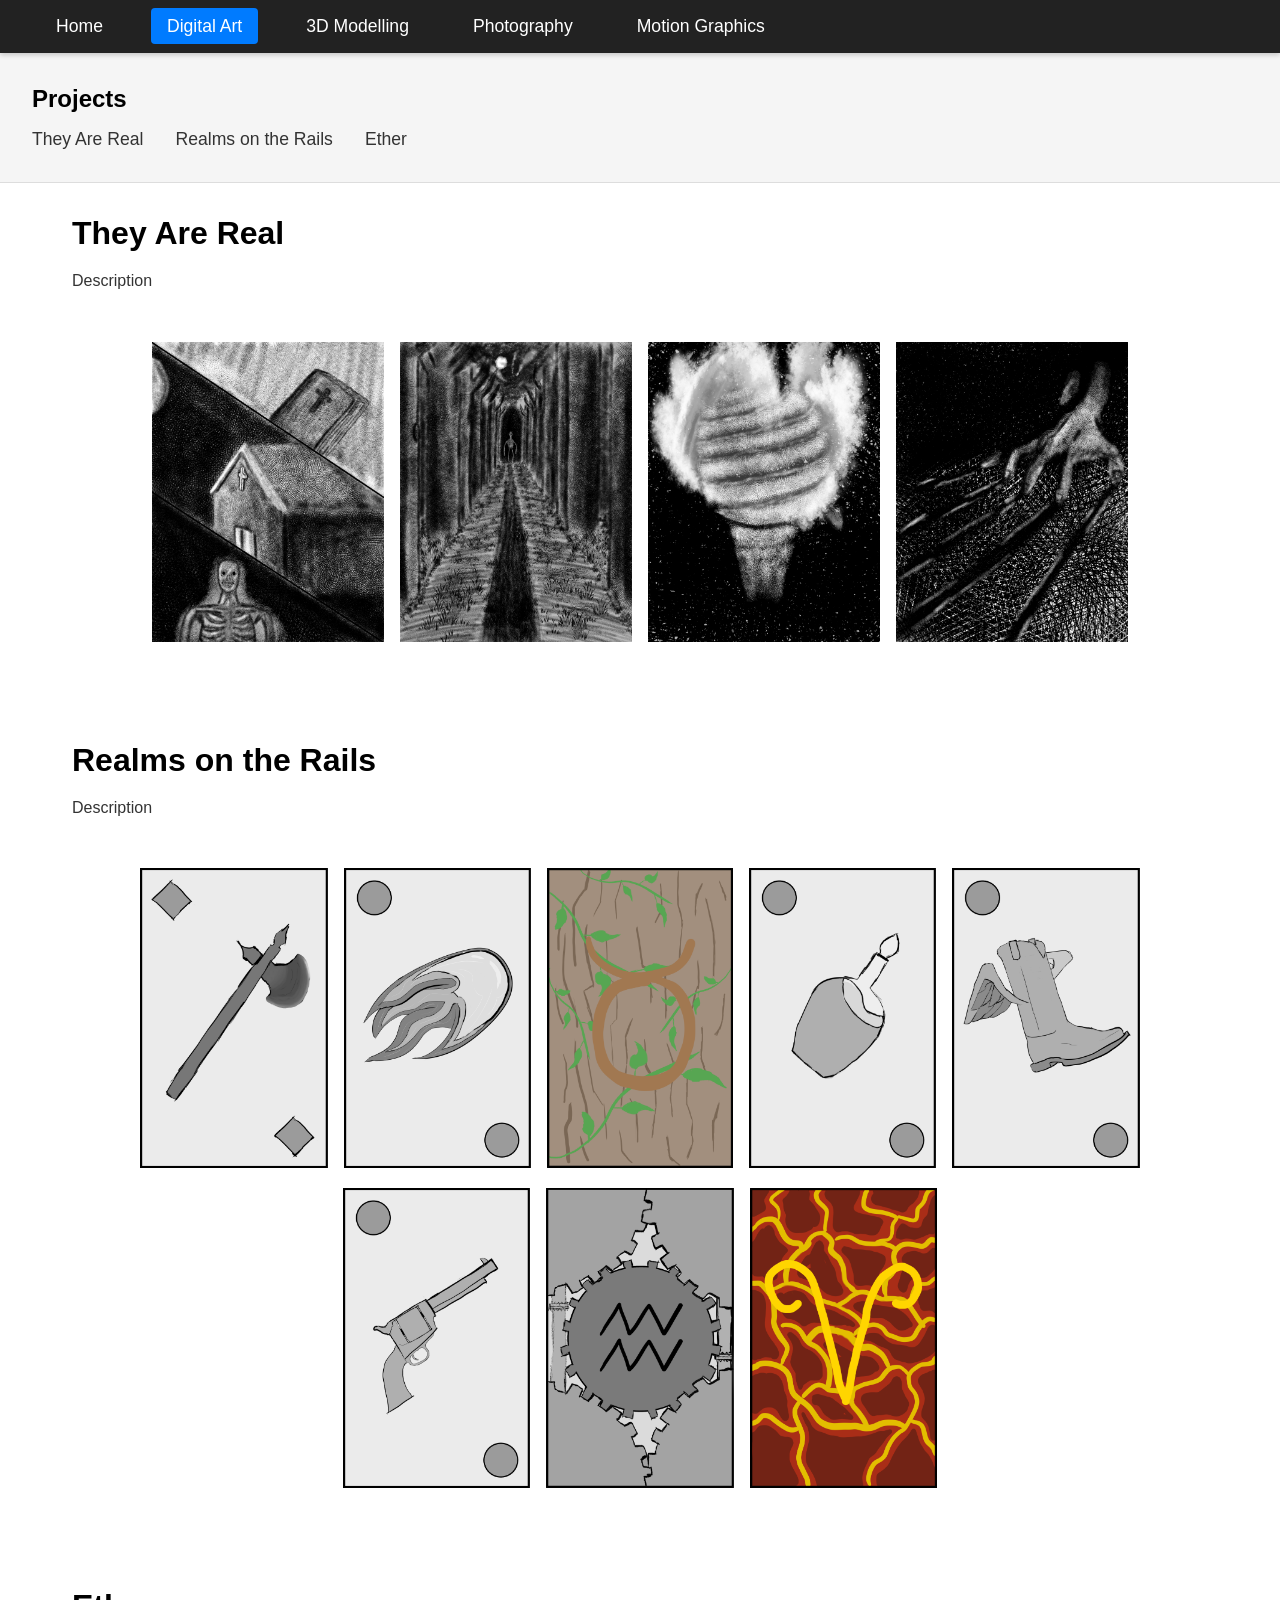
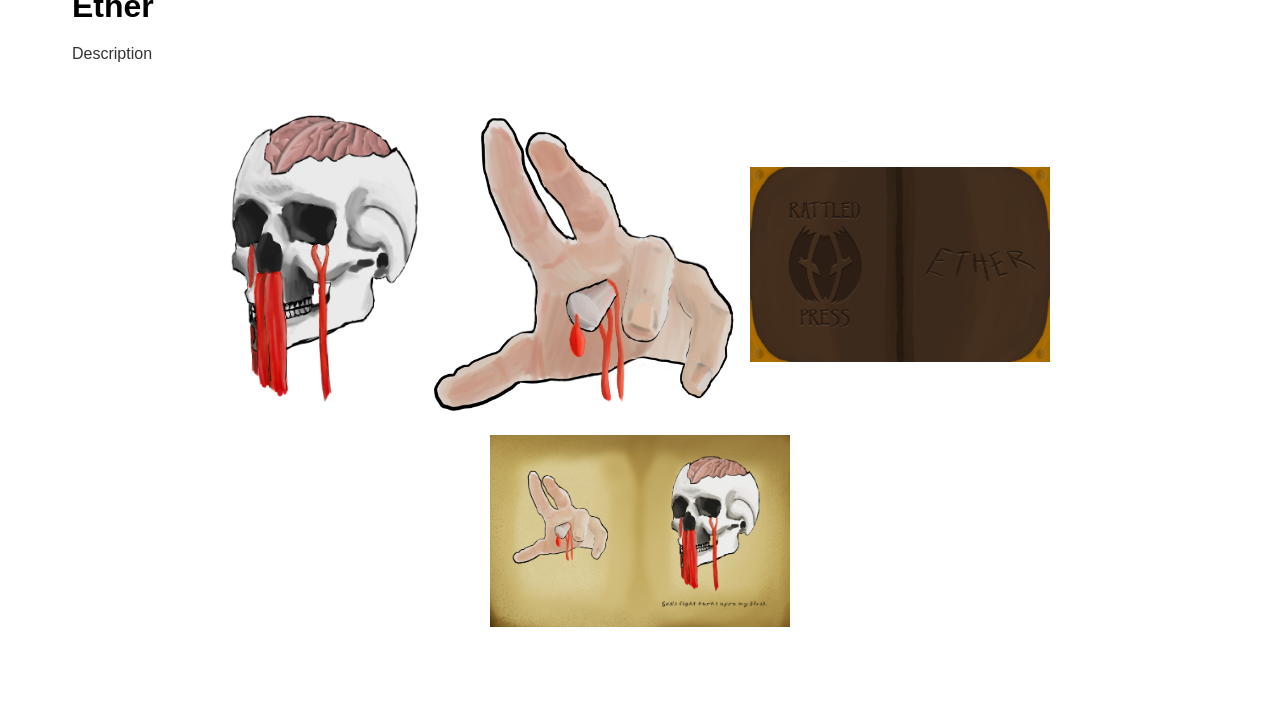
==== Digital-Art.html @ 1b1ab0cf "oops i forgot to give the html haha..." ====
<!DOCTYPE html>
<html lang="en">
<head>
    <meta charset="UTF-8" />
    <meta name="viewport" content="width=device-width, initial-scale=1.0" />
    <title>Digital Art</title>
    <link rel="stylesheet" href="style.css" />
</head>
<body>
    <nav class="main-nav">
        <ul>
            <li><a href="Home.html">Home</a></li>
            <li><a href="Digital-Art.html" class="active">Digital Art</a></li>
            <li><a href="3D-modelling.html">3D Modelling</a></li>
            <li><a href="photography.html">Photography</a></li>
            <li><a href="motion-graphics.html">Motion Graphics</a></li>
        </ul>
    </nav>

    <nav class="toc">
        <h2>Projects</h2>
        <ul>
            <li><a href="#they-are-real-real">They Are Real</a></li>
            <li><a href="#realms-on-the-rails">Realms on the Rails</a></li>
            <li><a href="#ether">Ether</a></li>
        </ul>
    </nav>

    <!-- THEY ARE REAL -->

    <section id="they-are-real-real" class="project-section">
        <h2>They Are Real</h2>
        <p>Description</p>
        <div class="gallery-container">
            <div class="gallery-item">
                <img src="images/TAR1.png" alt="Real 1" class="gallery-img" />
            </div>
            <div class="gallery-item">
                <img src="images/TAR2.png" alt="Real 2" class="gallery-img" />
            </div>
            <div class="gallery-item">
                <img src="images/TAR3.png" alt="Real 3" class="gallery-img" />
            </div>
            <div class="gallery-item">
                <img src="images/TAR4.png" alt="Real 4" class="gallery-img" />
            </div>
        </div>
    </section>

    <!-- REALMS ON THE RAILS -->

    <section id="realms-on-the-rails" class="project-section">
        <h2>Realms on the Rails</h2>
        <p>Description</p>
        <div class="gallery-container">
            <div class="gallery-item">
                <img src="images/DaggerFront.png" alt="Dagger" class="gallery-img" />
            </div>
            <div class="gallery-item">
                <img src="images/FireballFront.png" alt="Fireball" class="gallery-img" />
            </div>
            <div class="gallery-item">
                <img src="images/ForestBack.png" alt="Forest" class="gallery-img" />
            </div>
            <div class="gallery-item">
                <img src="images/HealingFront.png" alt="Healing" class="gallery-img" />
            </div>
            <div class="gallery-item">
                <img src="images/HighJumpFront.png" alt="High Jump" class="gallery-img" />
            </div>
            <div class="gallery-item">
                <img src="images/RevolverFront.png" alt="Revolver" class="gallery-img" />
            </div>
            <div class="gallery-item">
                <img src="images/SteamPunkBack.png" alt="Steampunk" class="gallery-img" />
            </div>
            <div class="gallery-item">
                <img src="images/VolcanoBack.png" alt="Volcano" class="gallery-img" />
            </div>
        </div>
    </section>

    <!-- ETHER -->

    <section id="ether" class="project-section">
        <h2>Ether</h2>
        <p>Description</p>
        <div class="gallery-container">
            <div class="gallery-item">
                <img src="images/Skull.png" alt="Skull" class="gallery-img" />
            </div>
            <div class="gallery-item">
                <img src="images/Hand.png" alt="Hand" class="gallery-img" />
            </div>
            <div class="gallery-item">
                <img src="images/ether back.png" alt="Skull" class="gallery-img" />
            </div>
            <div class="gallery-item">
                <img src="images/ether pages.png" alt="Hand" class="gallery-img" />
            </div>
        </div>
    </section>

    <!-- Lightbox Modal -->
    <div id="lightbox" class="lightbox">
        <span class="close">&times;</span>
        <img class="lightbox-content" id="lightbox-img" />
    </div>
    <script src="scripts.js"></script>
</body>
</html>
---- style.css ----
* {
box-sizing: border-box;
margin: 0;
padding: 0;
}


body {
height: auto;
display: block;
font-family: sans-serif; /* i should probably change this later?? */
}


/* nav */
.main-nav {
background-color: #222;
padding: 1rem 2rem;
box-shadow: 0 2px 5px rgba(0, 0, 0, 0.2);
position: sticky;
top: 0;
z-index: 200;
}


.main-nav ul {
list-style: none;
display: flex;
gap: 2rem;
max-width: 1200px;
margin: 0 auto;
flex-wrap: wrap;
}


.main-nav a {
text-decoration: none;
color: #fff;
font-size: 1.1rem;
padding: 0.5rem 1rem;
border-radius: 4px;
transition: background-color 0.2s ease;
}


.main-nav a:hover {
background-color: #444;
}


.main-nav a.active {
background-color: #007bff;
}


.container {
display: grid;
grid-template-columns: 1fr 1fr;
width: 100%;
height: 100vh;
}


/* left side */
.left {
display: flex;
align-items: center;
justify-content: center;
border-right: 1px solid #000; /* divider */
}


.left h1 {
font-size: 4rem; /* possibly change? */
font-weight: 400;
}


h1 {
text-align: center;
width: 100%;
position: static;
margin: 2rem 0;
}


/* table of contents */
.toc {
background-color: #f5f5f5;
padding: 2rem;
margin: 0 0 2rem 0;
border-bottom: 1px solid #ddd;
position: sticky;
z-index: 100;
}


.toc h2 {
margin-bottom: 1rem;
font-size: 1.5rem;
}


.toc ul {
list-style: none;
display: flex;
gap: 2rem;
flex-wrap: wrap;
}


.toc a {
text-decoration: none;
color: #333;
font-size: 1.1rem;
transition: color 0.2s ease;
}


.toc a:hover {
color: #666;
text-decoration: underline;
}


/* project sections */
.project-section {
max-width: 1200px;
margin: 0 auto 4rem;
padding: 0 2rem;
scroll-margin-top: 200px;
}


.project-section h2 {
font-size: 2rem;
margin-bottom: 1rem;
margin-top: 2rem;
}


.project-section p {
font-size: 1rem;
line-height: 1.6;
margin-bottom: 1rem;
color: #333;
}


.logo {
max-width: 80%;
max-height: 80%;
object-fit: cover;
}


/* right side */
.right {
display: flex;
align-items: center;
justify-content: center;
}


.nav {
display: flex;
flex-direction: column;
gap: 1.5rem;
}


.nav a {
text-decoration: none;
color: inherit;
font-size: 1.5rem;
cursor: pointer;
}


/* gallery */
.gallery-container {
display: flex;
flex-wrap: wrap;
gap: 1rem;
justify-content: center;
align-items: center;
padding: 2rem;
width: 100%;
margin: 0 auto;
}


.gallery-item img {
max-width: 300px;
max-height: 300px;
width: 100%;
height: auto;
object-fit: contain;
cursor: pointer;
transition: transform 0.2s ease;
}


.gallery-item img:hover {
transform: scale(1.05);
}


/* lightbox modal */
.lightbox {
display: none;
position: fixed;
top: 0;
left: 0;
width: 100%;
height: 100%;
background-color: rgba(0, 0, 0, 0.9);
z-index: 1000;
align-items: center;
justify-content: center;
}


.lightbox-content {
max-width: 90%;
max-height: 90%;
object-fit: contain;
}


.close {
position: absolute;
top: 2rem;
right: 2rem;
color: white;
font-size: 3rem;
cursor: pointer;
}


.close:hover {
color: #ccc;
}


/* small screens stack */
@media (max-width: 768px) {
.container {
grid-template-columns: 1fr;
grid-template-rows: 1fr 1fr;
}


.left {
border-right: none;
border-bottom: 1px solid #000;
}

.gallery-item img {
    max-width: 300px;
    max-height: 300px;
    width: 100%;
    height: auto;
    object-fit: contain;
}
}
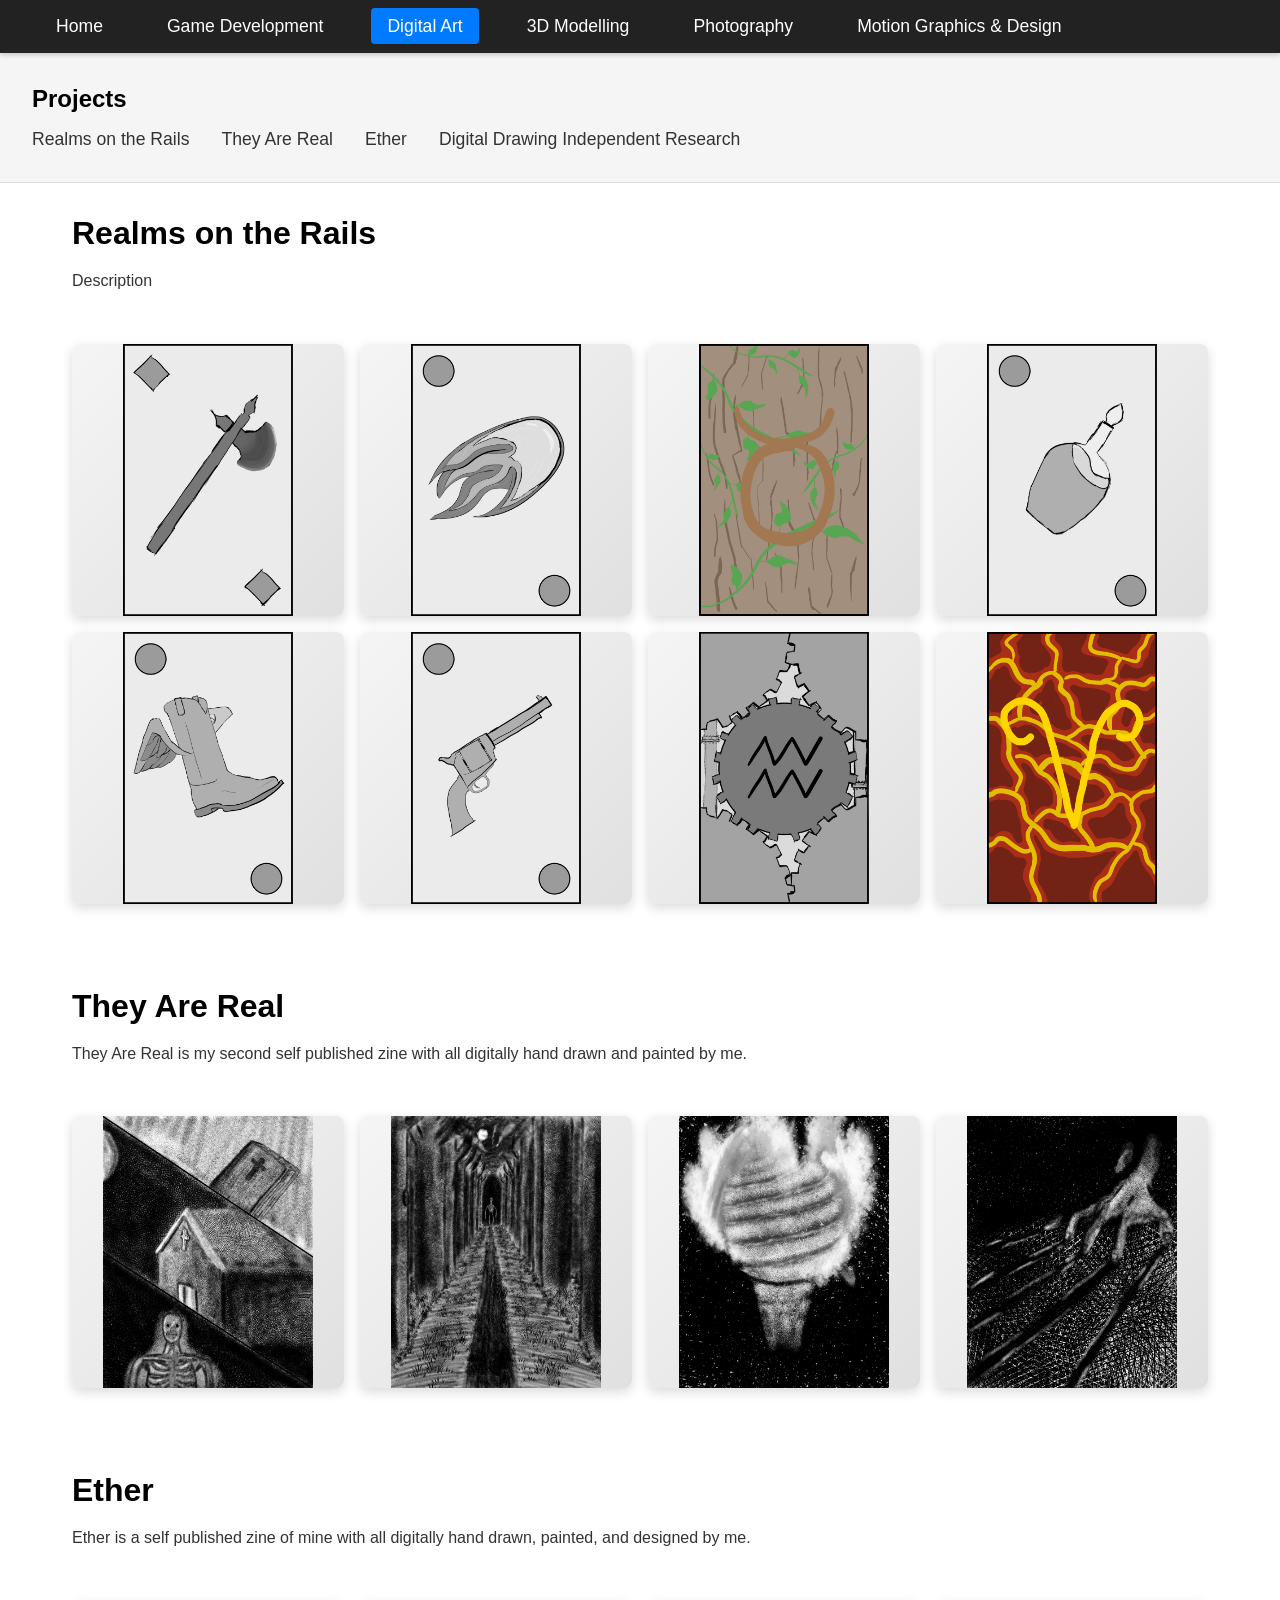
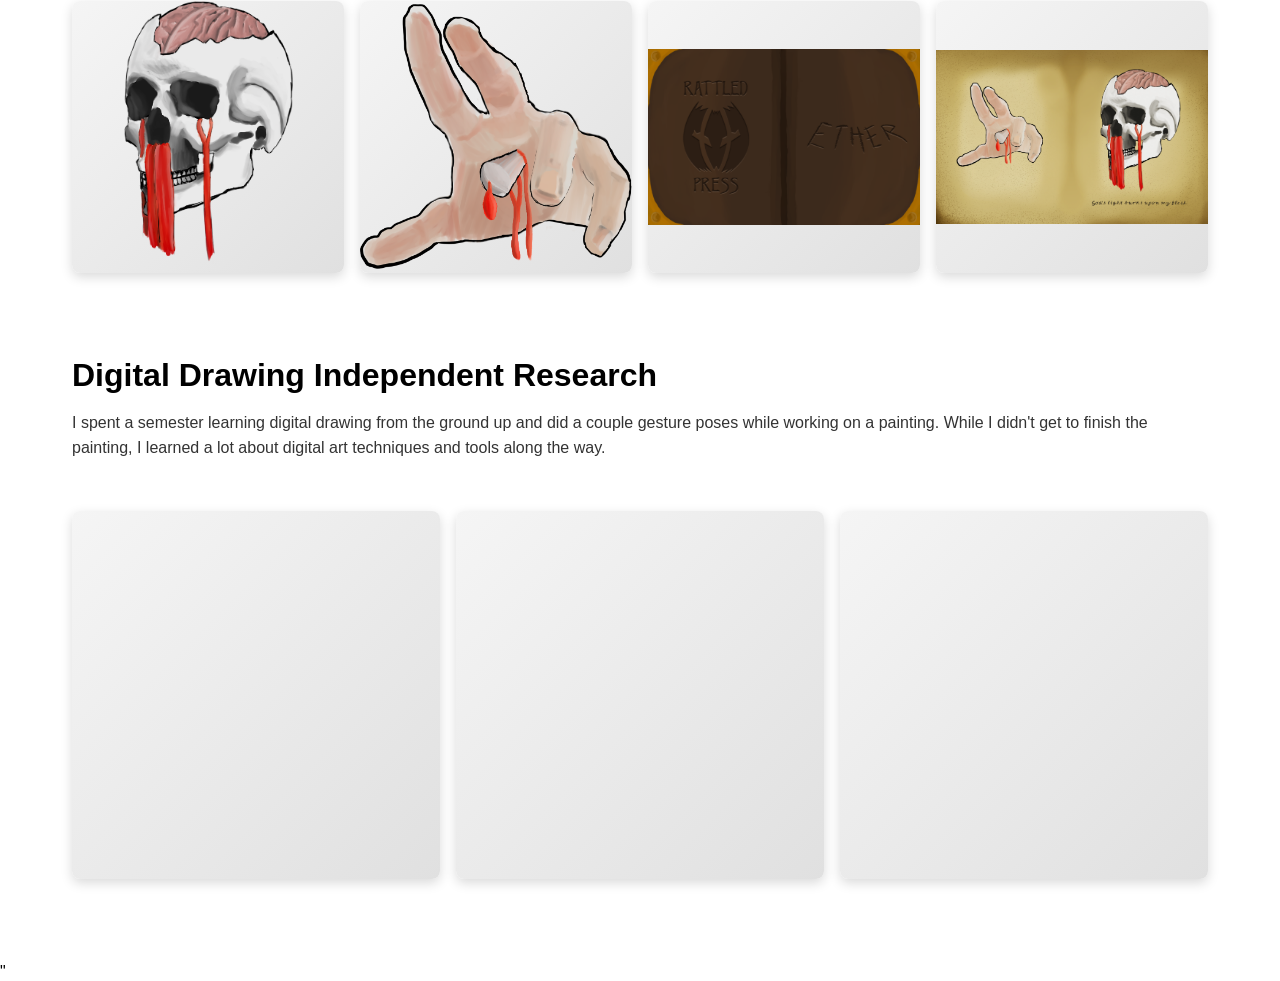
==== commit 9392693b: "Cleaned up files to be more accurate and less cluttered. Added photography page and new lightbox." ====
--- a/Digital-Art.html
+++ b/Digital-Art.html
@@ -9,73 +9,75 @@
 <body>
     <nav class="main-nav">
         <ul>
-            <li><a href="Home.html">Home</a></li>
-            <li><a href="Digital-Art.html" class="active">Digital Art</a></li>
+            <li><a href="index.html">Home</a></li>
+            <li><a href="game-development.html">Game Development</a></li>
+            <li><a href="digital-art.html" class="active">Digital Art</a></li>
             <li><a href="3D-modelling.html">3D Modelling</a></li>
             <li><a href="photography.html">Photography</a></li>
-            <li><a href="motion-graphics.html">Motion Graphics</a></li>
+            <li><a href="motion-graphics-design.html">Motion Graphics & Design</a></li>
         </ul>
     </nav>
 
     <nav class="toc">
         <h2>Projects</h2>
         <ul>
-            <li><a href="#they-are-real-real">They Are Real</a></li>
             <li><a href="#realms-on-the-rails">Realms on the Rails</a></li>
+            <li><a href="#they-are-real">They Are Real</a></li>
             <li><a href="#ether">Ether</a></li>
+            <li><a href="#digital-drawing-independant-research">Digital Drawing Independent Research</a></li>
         </ul>
     </nav>
 
-    <!-- THEY ARE REAL -->
-
-    <section id="they-are-real-real" class="project-section">
-        <h2>They Are Real</h2>
-        <p>Description</p>
-        <div class="gallery-container">
-            <div class="gallery-item">
-                <img src="images/TAR1.png" alt="Real 1" class="gallery-img" />
-            </div>
-            <div class="gallery-item">
-                <img src="images/TAR2.png" alt="Real 2" class="gallery-img" />
-            </div>
-            <div class="gallery-item">
-                <img src="images/TAR3.png" alt="Real 3" class="gallery-img" />
-            </div>
-            <div class="gallery-item">
-                <img src="images/TAR4.png" alt="Real 4" class="gallery-img" />
-            </div>
-        </div>
-    </section>
-
-    <!-- REALMS ON THE RAILS -->
+        <!-- REALMS ON THE RAILS -->
 
     <section id="realms-on-the-rails" class="project-section">
         <h2>Realms on the Rails</h2>
         <p>Description</p>
         <div class="gallery-container">
             <div class="gallery-item">
-                <img src="images/DaggerFront.png" alt="Dagger" class="gallery-img" />
+                <img src="images/digital-art/DaggerFront.png" alt="Dagger" class="gallery-img" />
             </div>
             <div class="gallery-item">
-                <img src="images/FireballFront.png" alt="Fireball" class="gallery-img" />
+                <img src="images/digital-art/FireballFront.png" alt="Fireball" class="gallery-img" />
             </div>
             <div class="gallery-item">
-                <img src="images/ForestBack.png" alt="Forest" class="gallery-img" />
+                <img src="images/digital-art/ForestBack.png" alt="Forest" class="gallery-img" />
             </div>
             <div class="gallery-item">
-                <img src="images/HealingFront.png" alt="Healing" class="gallery-img" />
+                <img src="images/digital-art/HealingFront.png" alt="Healing" class="gallery-img" />
             </div>
             <div class="gallery-item">
-                <img src="images/HighJumpFront.png" alt="High Jump" class="gallery-img" />
+                <img src="images/digital-art/HighJumpFront.png" alt="High Jump" class="gallery-img" />
             </div>
             <div class="gallery-item">
-                <img src="images/RevolverFront.png" alt="Revolver" class="gallery-img" />
+                <img src="images/digital-art/RevolverFront.png" alt="Revolver" class="gallery-img" />
             </div>
             <div class="gallery-item">
-                <img src="images/SteamPunkBack.png" alt="Steampunk" class="gallery-img" />
+                <img src="images/digital-art/SteamPunkBack.png" alt="Steampunk" class="gallery-img" />
             </div>
             <div class="gallery-item">
-                <img src="images/VolcanoBack.png" alt="Volcano" class="gallery-img" />
+                <img src="images/digital-art/VolcanoBack.png" alt="Volcano" class="gallery-img" />
+            </div>
+        </div>
+    </section>
+
+    <!-- THEY ARE REAL -->
+
+    <section id="they-are-real" class="project-section">
+        <h2>They Are Real</h2>
+        <p>They Are Real is my second self published zine with all digitally hand drawn and painted by me.</p>
+        <div class="gallery-container">
+            <div class="gallery-item">
+                <img src="images/digital-art/TAR1.png" alt="Real 1" class="gallery-img" />
+            </div>
+            <div class="gallery-item">
+                <img src="images/digital-art/TAR2.png" alt="Real 2" class="gallery-img" />
+            </div>
+            <div class="gallery-item">
+                <img src="images/digital-art/TAR3.png" alt="Real 3" class="gallery-img" />
+            </div>
+            <div class="gallery-item">
+                <img src="images/digital-art/TAR4.png" alt="Real 4" class="gallery-img" />
             </div>
         </div>
     </section>
@@ -84,28 +86,47 @@
 
     <section id="ether" class="project-section">
         <h2>Ether</h2>
-        <p>Description</p>
+        <p>Ether is a self published zine of mine with all digitally hand drawn, painted, and designed by me.</p>
         <div class="gallery-container">
             <div class="gallery-item">
-                <img src="images/Skull.png" alt="Skull" class="gallery-img" />
+                <img src="images/digital-art/Skull.png" alt="Skull" class="gallery-img" />
             </div>
             <div class="gallery-item">
-                <img src="images/Hand.png" alt="Hand" class="gallery-img" />
+                <img src="images/digital-art/Hand.png" alt="Hand" class="gallery-img" />
             </div>
             <div class="gallery-item">
-                <img src="images/ether back.png" alt="Skull" class="gallery-img" />
+                <img src="images/digital-art/ether back.png" alt="Skull" class="gallery-img" />
             </div>
             <div class="gallery-item">
-                <img src="images/ether pages.png" alt="Hand" class="gallery-img" />
+                <img src="images/digital-art/ether pages.png" alt="Hand" class="gallery-img" />
             </div>
         </div>
     </section>
+
+    <section id="digital-drawing-independant-research" class="project-section">
+        <h2>Digital Drawing Independent Research</h2>
+        <p>I spent a semester learning digital drawing from the ground up and did a couple gesture poses while working on a painting. While I didn't
+        get to finish the painting, I learned a lot about digital art techniques and tools along the way.
+        </p>
+        <div class="gallery-container">
+            <div class="gallery-item">
+                <video height="400" src="videos/indie-research/GesturePose1.mp4" alt="gesture1" class="gallery-img" autoplay muted loop></video>
+            </div>
+            <div class="gallery-item">
+                <video height="400" src="videos/indie-research/GesturePose2.mp4" alt="gesture2" class="gallery-img" autoplay muted loop></video>
+            </div>
+            <div class="gallery-item">
+                <video height="400" src="videos/indie-research/Painting1.mp4" alt="gesture1" class="gallery-img" autoplay muted loop></video>
+            </div>
+        </div>
+    </section>"
 
     <!-- Lightbox Modal -->
     <div id="lightbox" class="lightbox">
         <span class="close">&times;</span>
         <img class="lightbox-content" id="lightbox-img" />
+        <video class="lightbox-content" id="lightbox-video" controls></video>
     </div>
     <script src="scripts.js"></script>
 </body>
-</html>+</html>
--- a/style.css
+++ b/style.css
@@ -4,13 +4,11 @@
 padding: 0;
 }
 
-
 body {
 height: auto;
 display: block;
 font-family: sans-serif; /* i should probably change this later?? */
 }
-
 
 /* nav */
 .main-nav {
@@ -22,7 +20,6 @@
 z-index: 200;
 }
 
-
 .main-nav ul {
 list-style: none;
 display: flex;
@@ -31,7 +28,6 @@
 margin: 0 auto;
 flex-wrap: wrap;
 }
-
 
 .main-nav a {
 text-decoration: none;
@@ -42,16 +38,13 @@
 transition: background-color 0.2s ease;
 }
 
-
 .main-nav a:hover {
 background-color: #444;
 }
 
-
 .main-nav a.active {
 background-color: #007bff;
 }
-
 
 .container {
 display: grid;
@@ -60,7 +53,6 @@
 height: 100vh;
 }
 
-
 /* left side */
 .left {
 display: flex;
@@ -69,12 +61,10 @@
 border-right: 1px solid #000; /* divider */
 }
 
-
 .left h1 {
 font-size: 4rem; /* possibly change? */
 font-weight: 400;
 }
-
 
 h1 {
 text-align: center;
@@ -82,7 +72,6 @@
 position: static;
 margin: 2rem 0;
 }
-
 
 /* table of contents */
 .toc {
@@ -94,20 +83,17 @@
 z-index: 100;
 }
 
-
 .toc h2 {
 margin-bottom: 1rem;
 font-size: 1.5rem;
 }
 
-
 .toc ul {
 list-style: none;
 display: flex;
 gap: 2rem;
 flex-wrap: wrap;
 }
-
 
 .toc a {
 text-decoration: none;
@@ -116,12 +102,10 @@
 transition: color 0.2s ease;
 }
 
-
 .toc a:hover {
 color: #666;
 text-decoration: underline;
 }
-
 
 /* project sections */
 .project-section {
@@ -131,13 +115,11 @@
 scroll-margin-top: 200px;
 }
 
-
 .project-section h2 {
 font-size: 2rem;
 margin-bottom: 1rem;
 margin-top: 2rem;
 }
-
 
 .project-section p {
 font-size: 1rem;
@@ -146,14 +128,12 @@
 color: #333;
 }
 
-
 .logo {
 max-width: 80%;
 max-height: 80%;
 object-fit: cover;
 }
 
-
 /* right side */
 .right {
 display: flex;
@@ -161,13 +141,11 @@
 justify-content: center;
 }
 
-
 .nav {
 display: flex;
 flex-direction: column;
 gap: 1.5rem;
 }
-
 
 .nav a {
 text-decoration: none;
@@ -176,72 +154,121 @@
 cursor: pointer;
 }
 
-
-/* gallery */
+/* Masonry Gallery Styling */
 .gallery-container {
-display: flex;
-flex-wrap: wrap;
-gap: 1rem;
-justify-content: center;
-align-items: center;
-padding: 2rem;
-width: 100%;
-margin: 0 auto;
-}
-
-
-.gallery-item img {
-max-width: 300px;
-max-height: 300px;
-width: 100%;
-height: auto;
-object-fit: contain;
-cursor: pointer;
-transition: transform 0.2s ease;
-}
-
-
-.gallery-item img:hover {
-transform: scale(1.05);
-}
-
-
-/* lightbox modal */
+    display: grid;
+    grid-template-columns: repeat(auto-fit, minmax(250px, 1fr));
+    gap: 16px;
+    padding: 20px 0;
+    margin: 30px 0;
+}
+
+.gallery-item {
+    position: relative;
+    overflow: hidden;
+    border-radius: 8px;
+    cursor: pointer;
+    box-shadow: 0 4px 12px rgba(0, 0, 0, 0.15);
+    transition: all 0.3s ease;
+    background: linear-gradient(135deg, #f5f5f5 0%, #e0e0e0 100%);
+    aspect-ratio: 1;
+}
+
+.gallery-img {
+    width: 100%;
+    height: 100%;
+    display: block;
+    transition: filter 0.3s ease;
+    object-fit: contain;
+}
+
+.gallery-item:hover {
+    transform: scale(1.05);
+    box-shadow: 0 8px 20px rgba(0, 0, 0, 0.25);
+}
+
+.gallery-item:hover .gallery-img {
+    filter: brightness(1.1);
+}
+
+/* Lightbox Styling */
 .lightbox {
-display: none;
-position: fixed;
-top: 0;
-left: 0;
-width: 100%;
-height: 100%;
-background-color: rgba(0, 0, 0, 0.9);
-z-index: 1000;
-align-items: center;
-justify-content: center;
-}
-
+    display: none;
+    position: fixed;
+    z-index: 1000;
+    left: 0;
+    top: 0;
+    width: 100%;
+    height: 100%;
+    background-color: rgba(0, 0, 0, 0.95);
+    animation: fadeIn 0.3s ease;
+}
+
+.lightbox.active {
+    display: flex;
+    align-items: center;
+    justify-content: center;
+}
+
+.lightbox-wrapper {
+    position: relative;
+    max-width: 90vw;
+    max-height: 90vh;
+    display: flex;
+    flex-direction: column;
+    align-items: center;
+}
 
 .lightbox-content {
-max-width: 90%;
-max-height: 90%;
-object-fit: contain;
-}
-
+    max-width: 90vw;
+    max-height: 80vh;
+    object-fit: contain;
+    border-radius: 8px;
+}
+
+.lightbox-title {
+    color: #fff;
+    margin-top: 20px;
+    font-size: 18px;
+    font-weight: 500;
+}
 
 .close {
-position: absolute;
-top: 2rem;
-right: 2rem;
-color: white;
-font-size: 3rem;
-cursor: pointer;
-}
-
+    position: absolute;
+    top: 20px;
+    right: 40px;
+    color: #fff;
+    font-size: 40px;
+    font-weight: bold;
+    cursor: pointer;
+    transition: color 0.3s ease;
+}
 
 .close:hover {
-color: #ccc;
-}
-
+    color: #ccc;
+}
+
+@keyframes fadeIn {
+    from {
+        opacity: 0;
+    }
+    to {
+        opacity: 1;
+    }
+}
+
+@media (max-width: 768px) {
+    .gallery-container {
+        grid-template-columns: repeat(auto-fit, minmax(150px, 1fr));
+        gap: 12px;
+    }
+
+    .close {
+        top: 10px;
+        right: 20px;
+        font-size: 28px;
+    }
+}
 
 /* small screens stack */
 @media (max-width: 768px) {
@@ -249,7 +276,6 @@
 grid-template-columns: 1fr;
 grid-template-rows: 1fr 1fr;
 }
-
 
 .left {
 border-right: none;
@@ -263,4 +289,12 @@
     height: auto;
     object-fit: contain;
 }
-}+}    .container {
+        grid-template-columns: 1fr;
+        grid-template-rows: 1fr 1fr;
+    }
+
+    .left {
+        border-right: none;
+        border-bottom: 1px solid #000;
+    
